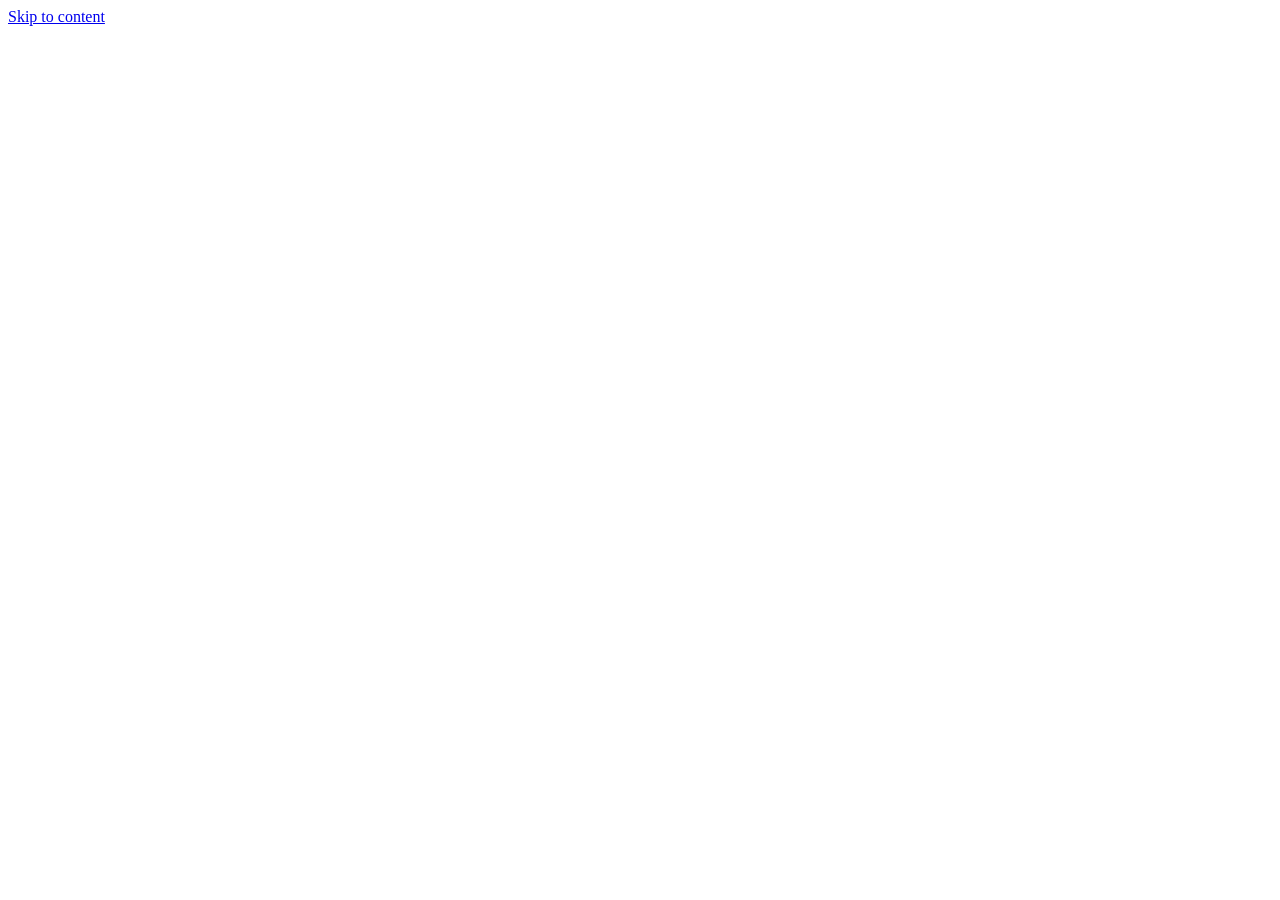
==== index.html @ ad1b65de "Add files via upload" ====
<!doctype html><html lang="en"><head><meta charset="utf-8"><meta name="viewport" content="width=device-width,initial-scale=1">
<title>Home | Sebastián Ramírez Gómez</title><meta name="description" content="Academic website: computational materials science and DFT."><meta property="og:title" content="Home | Sebastián Ramírez Gómez"><meta property="og:type" content="website">
<link rel="icon" href="assets/favicon.svg"><link rel="stylesheet" href="assets/style.css"><script src="assets/main.js" defer></script></head>
<body><a class="skip" href="#app">Skip to content</a><header id="hdr"></header><main id="app" data-page="home"><noscript><p>This site needs JavaScript to display its content.</p></noscript></main><footer id="ftr"></footer></body></html>
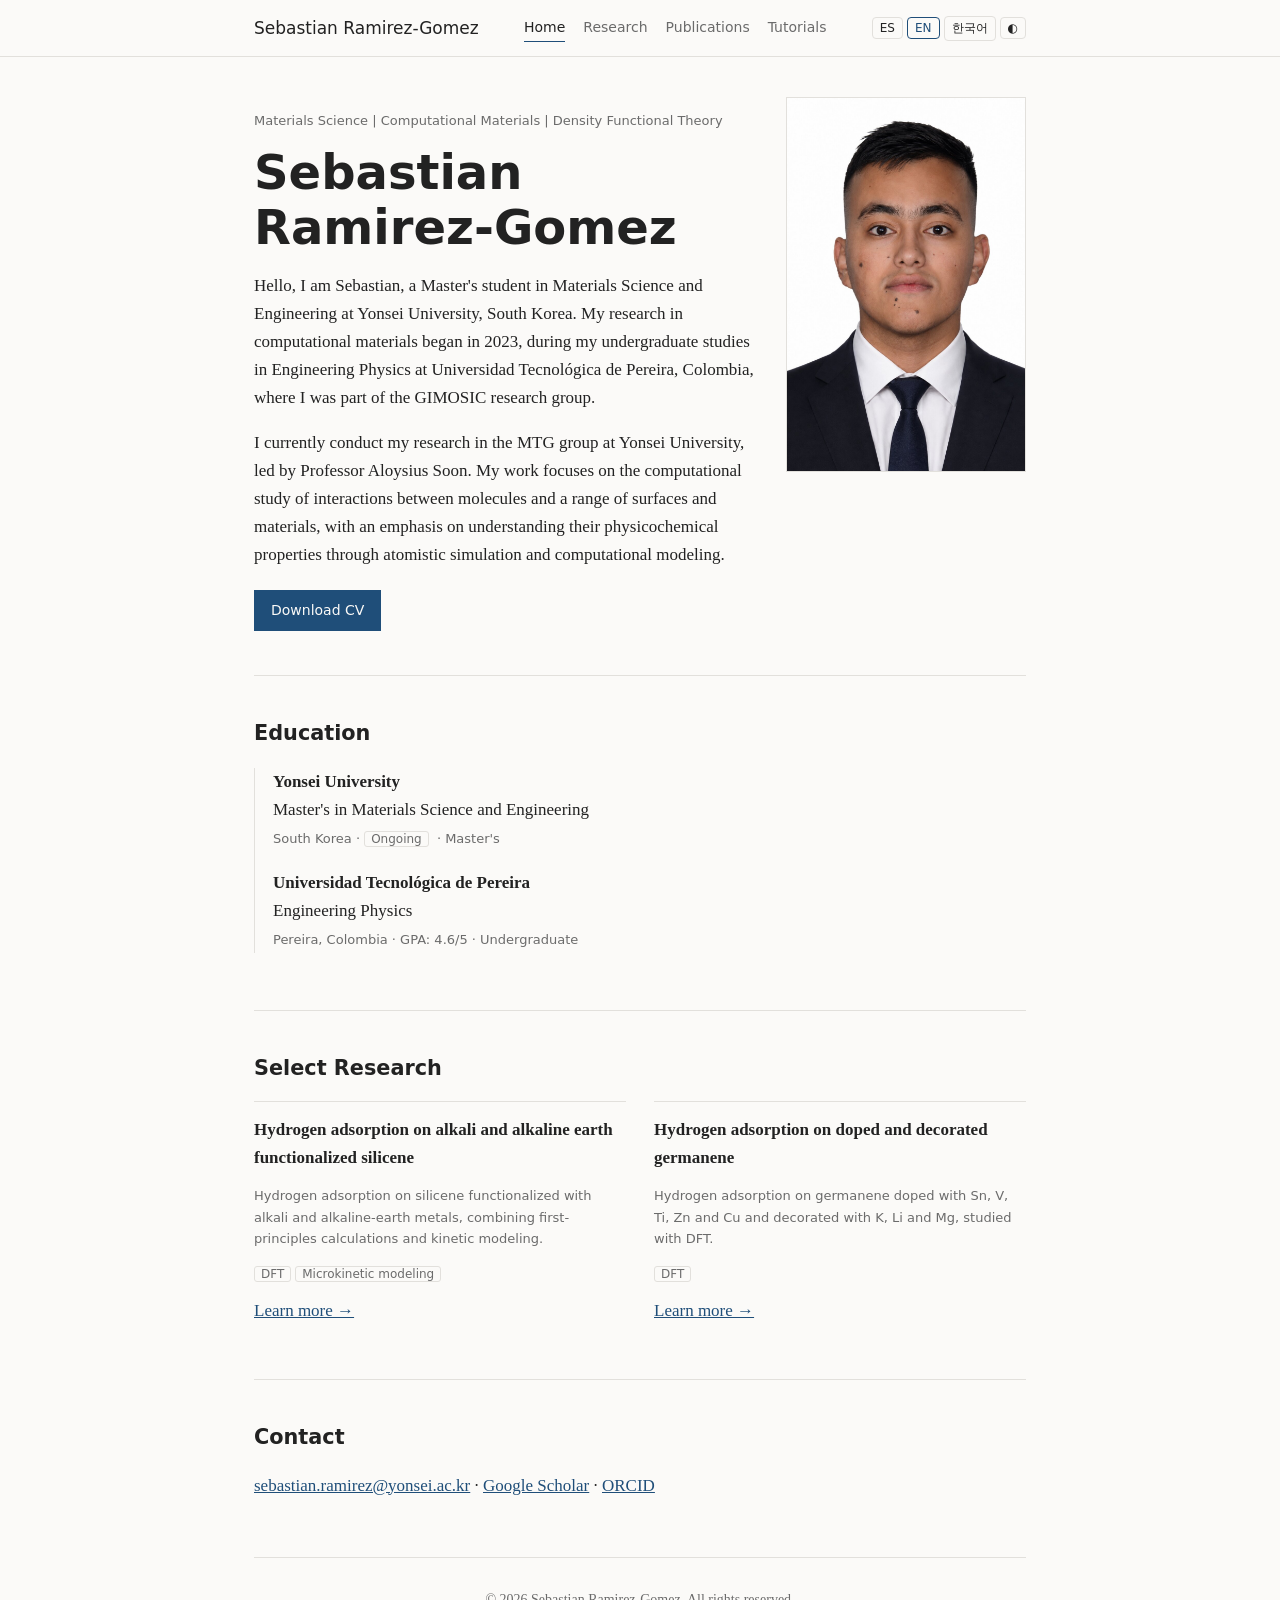
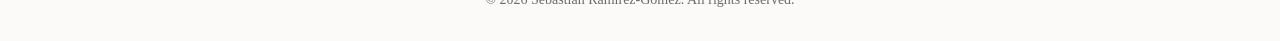
==== commit 8946e2ff: "Add files via upload" ====
--- a/index.html
+++ b/index.html
@@ -1,4 +1,4 @@
 <!doctype html><html lang="en"><head><meta charset="utf-8"><meta name="viewport" content="width=device-width,initial-scale=1">
-<title>Home | Sebastián Ramírez Gómez</title><meta name="description" content="Academic website: computational materials science and DFT."><meta property="og:title" content="Home | Sebastián Ramírez Gómez"><meta property="og:type" content="website">
+<title>Home | Sebastian Ramirez-Gomez</title><meta name="description" content="Academic website: computational materials science and DFT."><meta property="og:title" content="Home | Sebastian Ramirez-Gomez"><meta property="og:type" content="website">
 <link rel="icon" href="assets/favicon.svg"><link rel="stylesheet" href="assets/style.css"><script src="assets/main.js" defer></script></head>
 <body><a class="skip" href="#app">Skip to content</a><header id="hdr"></header><main id="app" data-page="home"><noscript><p>This site needs JavaScript to display its content.</p></noscript></main><footer id="ftr"></footer></body></html>
--- a/assets/style.css
+++ b/assets/style.css
@@ -0,0 +1,30 @@
+:root{--bg:#fbfaf8;--fg:#222;--mut:#6b6b6b;--ln:#e2e0dc;--ac:#1f4e79}
+[data-theme=dark]{--bg:#16181b;--fg:#e8e6e3;--mut:#9a9a9a;--ln:#2d3035;--ac:#7fb2dd}
+*{box-sizing:border-box}html{scroll-behavior:smooth}
+body{margin:0;background:var(--bg);color:var(--fg);font:17px/1.65 Georgia,serif;transition:background .3s,color .3s;overflow-x:hidden}
+h1,h2,h3,nav,.btn,.meta,button,input,select{font-family:system-ui,sans-serif}
+a{color:var(--ac)}a:focus-visible,button:focus-visible,input:focus-visible,select:focus-visible{outline:2px solid var(--ac);outline-offset:3px}
+.skip{position:absolute;left:-999px}.skip:focus{left:8px;top:8px;background:var(--bg);padding:8px}
+.wrap{max-width:820px;margin:0 auto;padding:0 24px}
+header .wrap{display:flex;justify-content:space-between;align-items:center;gap:12px;flex-wrap:wrap;padding-top:14px;padding-bottom:14px}
+header{position:sticky;top:0;background:var(--bg);border-bottom:1px solid var(--ln);z-index:5}
+nav{display:flex;gap:18px;flex-wrap:wrap;font-size:14px}nav a{text-decoration:none;color:var(--mut);padding:2px 0;border-bottom:1px solid transparent;transition:.2s}
+nav a:hover,nav a[aria-current]{color:var(--fg);border-color:var(--ac)}
+button{background:none;border:1px solid var(--ln);color:var(--fg);border-radius:4px;padding:4px 10px;cursor:pointer}
+main{max-width:820px;margin:0 auto;padding:0 24px}
+section{padding:40px 0;border-bottom:1px solid var(--ln)}
+h1{font-size:clamp(2rem,6vw,3rem);line-height:1.15;margin:.2em 0;font-weight:600}h2{font-size:1.3rem;margin:0 0 16px}
+.meta{font-size:13px;color:var(--mut)}.tag{display:inline-block;border:1px solid var(--ln);border-radius:3px;padding:0 6px;margin:2px 4px 2px 0;font:12px system-ui}
+.btn{display:inline-block;padding:8px 16px;border:1px solid var(--ac);text-decoration:none;margin:4px 8px 4px 0;transition:.2s;font-size:14px}
+.btn.p{background:var(--ac);color:var(--bg)}.btn:hover{opacity:.8}
+.item{padding:14px 0;border-top:1px solid var(--ln);transition:padding .2s}.item:hover{padding-left:6px}
+.grid{display:grid;grid-template-columns:repeat(auto-fit,minmax(230px,1fr));gap:0 28px}
+.tl{border-left:1px solid var(--ln);padding-left:18px}.filters{display:flex;gap:8px;flex-wrap:wrap;margin-bottom:12px}
+input,select{padding:6px;background:var(--bg);color:var(--fg);border:1px solid var(--ln);max-width:100%}
+.rv{opacity:0;transform:translateY(10px);transition:.6s}.rv.in{opacity:1;transform:none}
+footer{padding:30px 24px;font-size:14px;color:var(--mut);text-align:center}
+@media(prefers-reduced-motion:reduce){*{transition:none!important;scroll-behavior:auto!important}.rv{opacity:1;transform:none}}
+@media print{header,footer,.np{display:none}body{background:#fff;color:#000}}
+.brand{text-decoration:none;color:inherit;font-family:system-ui}.ctl{display:flex;gap:4px;align-items:center}.ctl button{font-size:12px;padding:3px 7px}.ctl button[aria-pressed=true]{border-color:var(--ac);color:var(--ac)}
+.hero{display:grid;grid-template-columns:1fr 240px;gap:32px;align-items:start}.ph{width:100%;aspect-ratio:4/5;object-fit:cover;border:1px solid var(--ln);display:flex;align-items:center;justify-content:center;font:3rem system-ui;color:var(--mut)}
+.btn.dis{opacity:.5;border-style:dashed}@media(max-width:640px){.hero{grid-template-columns:1fr}.hero .ph{max-width:240px}}
